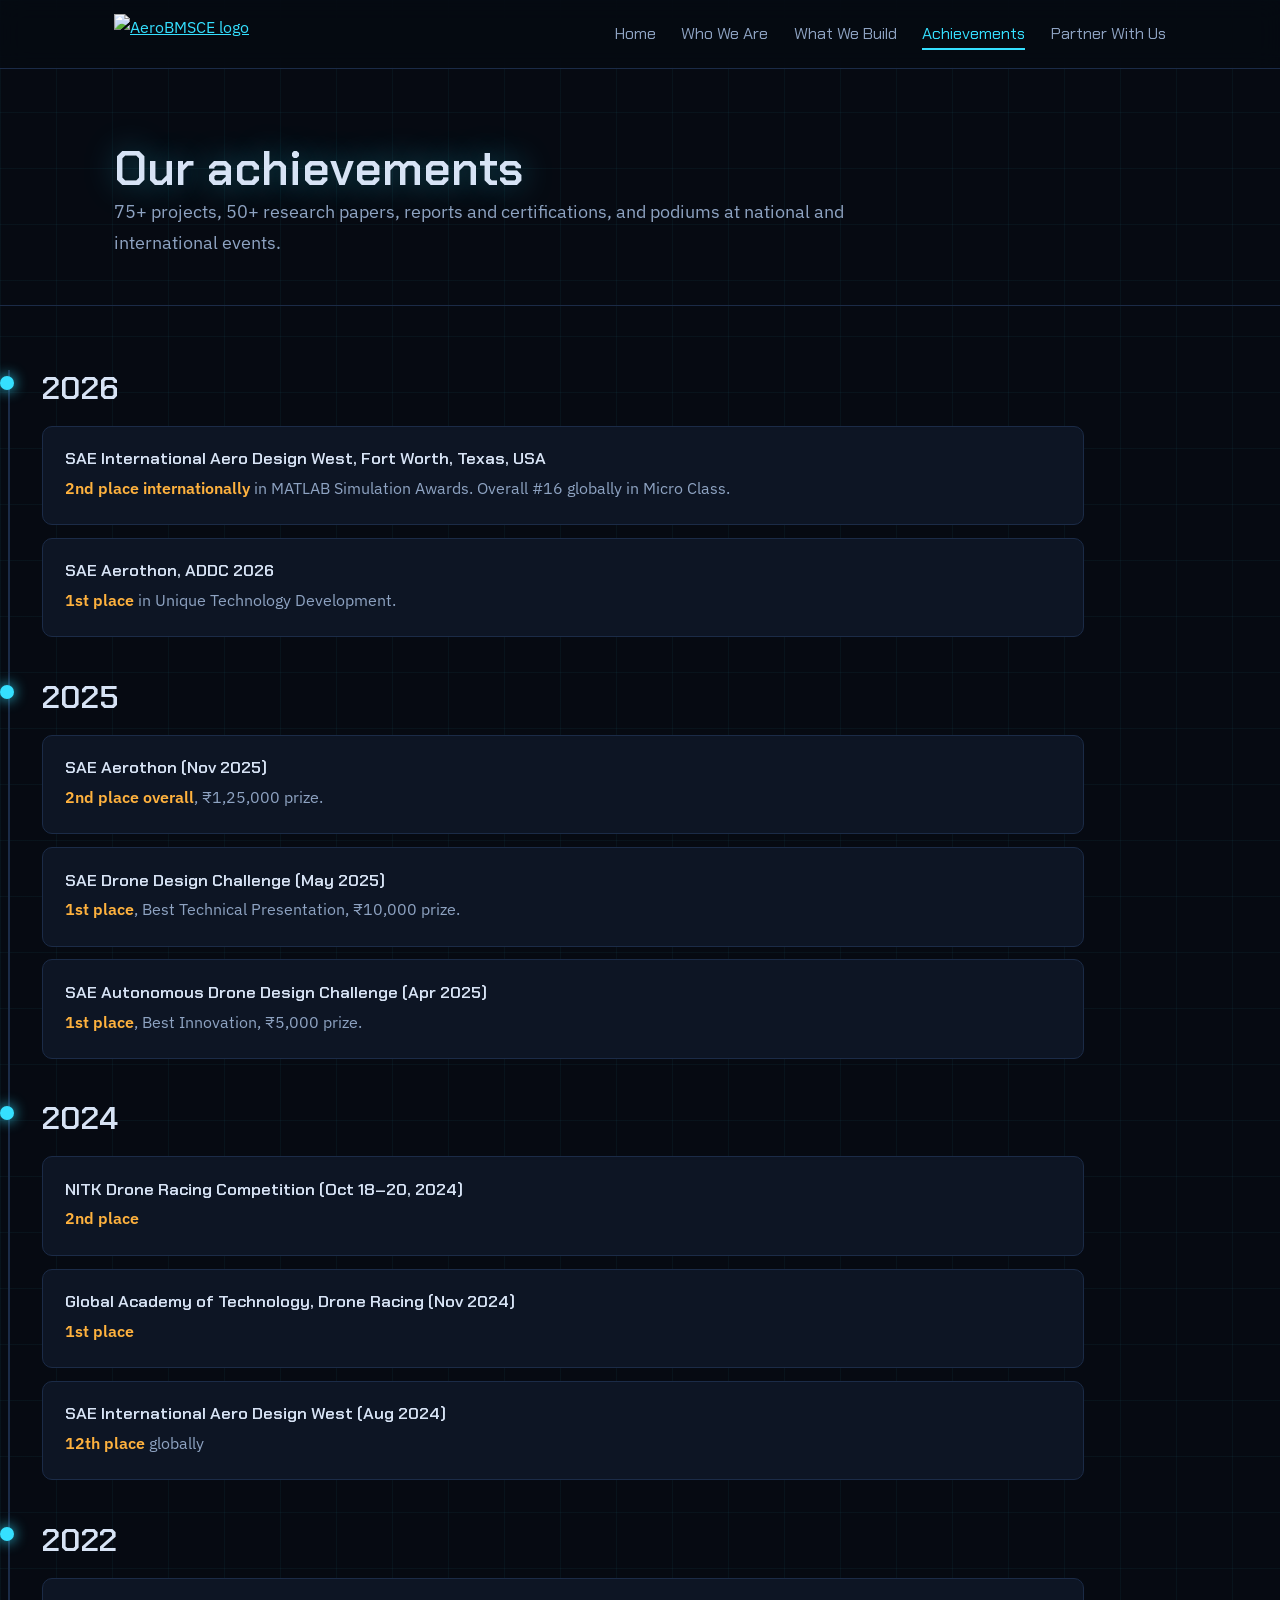
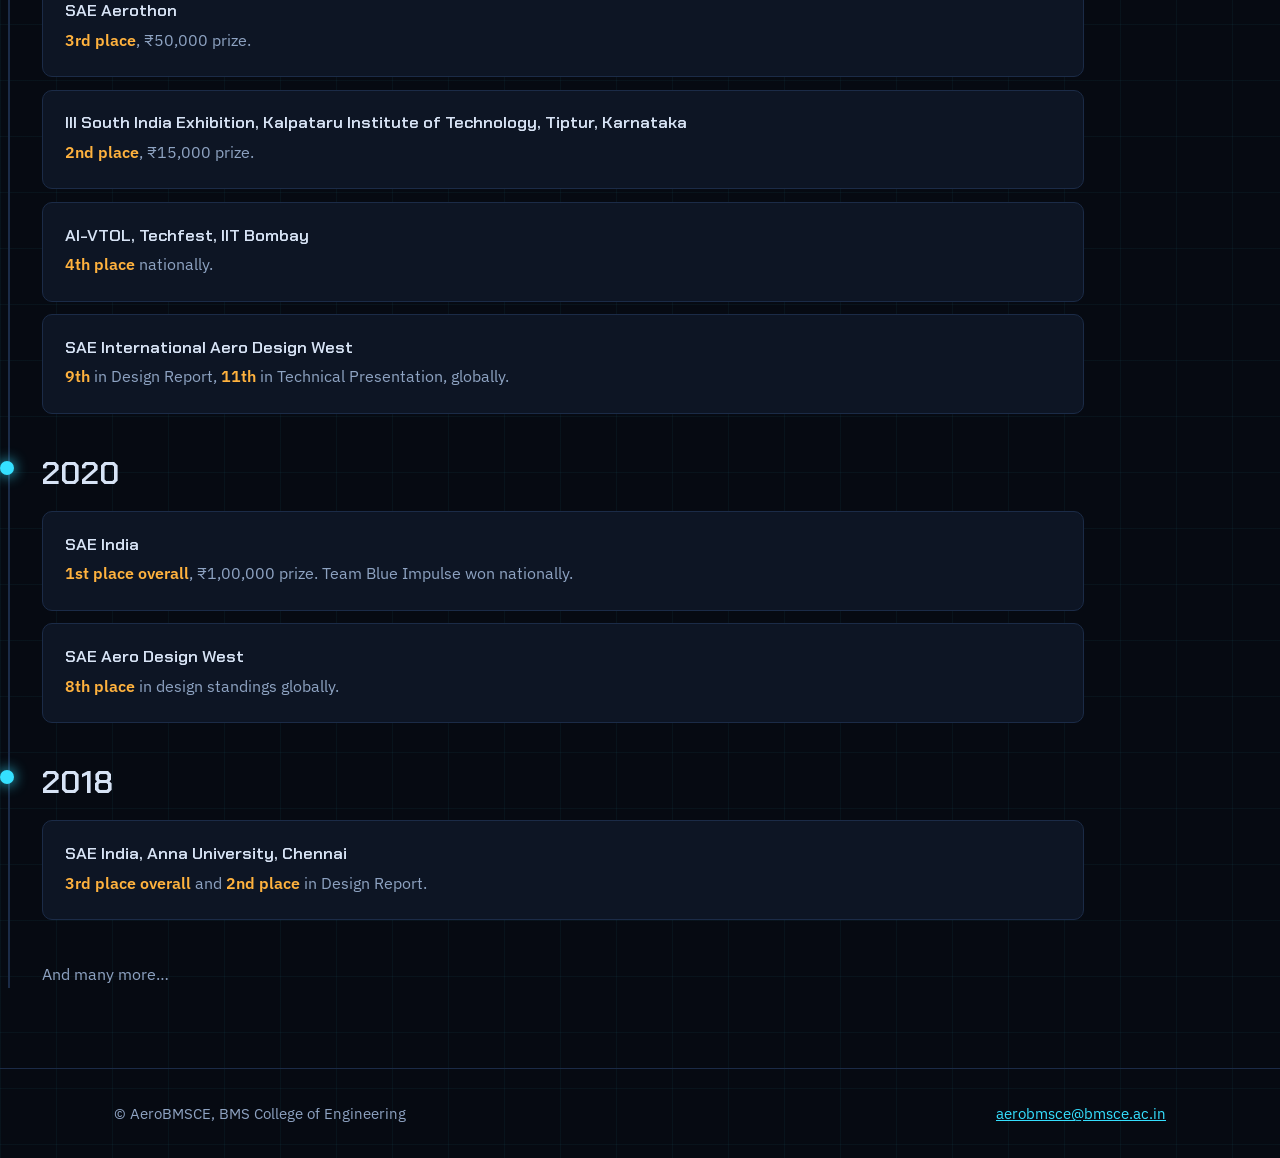
==== achievements.html @ b9c97d38 "Fixed website" ====
<!DOCTYPE html>
<html lang="en">
<head>
<meta charset="UTF-8">
<meta name="viewport" content="width=device-width, initial-scale=1">
<title>Achievements | AeroBMSCE</title>
<link rel="preconnect" href="https://fonts.googleapis.com">
<link href="https://fonts.googleapis.com/css2?family=Chakra+Petch:wght@500;600&family=IBM+Plex+Sans:wght@400;500&display=swap" rel="stylesheet">
<link rel="stylesheet" href="style.css">
</head>
<body>
<header class="bar"><div class="wrap">
  <a href="index.html"><img src="images/header-logo.png" alt="AeroBMSCE logo"></a>
  <nav><a href="index.html">Home</a><a href="who-we-are.html">Who We Are</a><a href="what-we-build.html">What We Build</a><a href="achievements.html" class="on">Achievements</a><a href="partner.html">Partner With Us</a></nav>
</div></header>

<div class="head"><div class="wrap"><h1 style="font-size:3rem">Our achievements</h1>
<p>75+ projects, 50+ research papers, reports and certifications, and podiums at national and international events.</p></div></div>
<section><div class="wrap tl">
  <div class="season reveal"><h2>2026</h2>
    <div class="card"><h3>SAE International Aero Design West, Fort Worth, Texas, USA</h3><p><b>2nd place internationally</b> in MATLAB Simulation Awards. Overall #16 globally in Micro Class.</p></div>
    <div class="card"><h3>SAE Aerothon, ADDC 2026</h3><p><b>1st place</b> in Unique Technology Development.</p></div></div>
  <div class="season reveal"><h2>2025</h2>
    <div class="card"><h3>SAE Aerothon (Nov 2025)</h3><p><b>2nd place overall</b>, &#8377;1,25,000 prize.</p></div>
    <div class="card"><h3>SAE Drone Design Challenge (May 2025)</h3><p><b>1st place</b>, Best Technical Presentation, &#8377;10,000 prize.</p></div>
    <div class="card"><h3>SAE Autonomous Drone Design Challenge (Apr 2025)</h3><p><b>1st place</b>, Best Innovation, &#8377;5,000 prize.</p></div></div>
  <div class="season reveal"><h2>2024</h2>
    <div class="card"><h3>NITK Drone Racing Competition (Oct 18&ndash;20, 2024)</h3><p><b>2nd place</b></p></div>
    <div class="card"><h3>Global Academy of Technology, Drone Racing (Nov 2024)</h3><p><b>1st place</b></p></div>
    <div class="card"><h3>SAE International Aero Design West (Aug 2024)</h3><p><b>12th place</b> globally</p></div></div>
  <div class="season reveal"><h2>2022</h2>
    <div class="card"><h3>SAE Aerothon</h3><p><b>3rd place</b>, &#8377;50,000 prize.</p></div>
    <div class="card"><h3>III South India Exhibition, Kalpataru Institute of Technology, Tiptur, Karnataka</h3><p><b>2nd place</b>, &#8377;15,000 prize.</p></div>
    <div class="card"><h3>AI-VTOL, Techfest, IIT Bombay</h3><p><b>4th place</b> nationally.</p></div>
    <div class="card"><h3>SAE International Aero Design West</h3><p><b>9th</b> in Design Report, <b>11th</b> in Technical Presentation, globally.</p></div></div>
  <div class="season reveal"><h2>2020</h2>
    <div class="card"><h3>SAE India</h3><p><b>1st place overall</b>, &#8377;1,00,000 prize. Team Blue Impulse won nationally.</p></div>
    <div class="card"><h3>SAE Aero Design West</h3><p><b>8th place</b> in design standings globally.</p></div></div>
  <div class="season reveal"><h2>2018</h2>
    <div class="card"><h3>SAE India, Anna University, Chennai</h3><p><b>3rd place overall</b> and <b>2nd place</b> in Design Report.</p></div></div>
  <p style="color:var(--dim)">And many more&hellip;</p>
</div></section>
<footer><div class="wrap">
  <span>&copy; AeroBMSCE, BMS College of Engineering</span>
  <a href="mailto:aerobmsce@bmsce.ac.in">aerobmsce@bmsce.ac.in</a>
</div></footer>
<script src="script.js"></script>
</body>
</html>
---- style.css ----
:root{--bg:#060a12;--panel:#0d1524;--line:#1b2b47;--text:#d7e3f5;--dim:#8ea3c2;--cyan:#35e0ff;--amber:#ffb23e;--r:10px;--head:"Chakra Petch",sans-serif;--body:"IBM Plex Sans",sans-serif}
*{box-sizing:border-box;margin:0}
html{scroll-behavior:smooth}
body{background:var(--bg);color:var(--text);font:400 1.02rem/1.65 var(--body);
  background-image:linear-gradient(rgba(53,224,255,.045) 1px,transparent 1px),linear-gradient(90deg,rgba(53,224,255,.045) 1px,transparent 1px);background-size:56px 56px}
img{max-width:100%;height:auto;display:block}
a{color:var(--cyan)}
h1,h2,h3{font-family:var(--head);font-weight:600;line-height:1.15}
h1{font-size:clamp(2.6rem,7vw,5rem);text-shadow:0 0 32px rgba(53,224,255,.4)}
h2{font-size:2rem;margin-bottom:1.2rem}
h3{font-size:1.2rem;margin-bottom:.4rem}
p{max-width:70ch;margin-bottom:1rem}
ul{padding-left:1.2rem}li{margin-bottom:.4rem}li::marker{color:var(--cyan)}
.wrap{max-width:1100px;margin:0 auto;padding:0 1.5rem}
section{padding:4rem 0}
:focus-visible{outline:2px solid var(--amber);outline-offset:3px}

/* Navbar */
.bar{position:sticky;top:0;z-index:10;background:rgba(6,10,18,.8);backdrop-filter:blur(12px);border-bottom:1px solid var(--line)}
.bar .wrap{display:flex;align-items:center;justify-content:space-between;height:68px}
.bar img{height:40px}
.bar nav a{color:var(--dim);text-decoration:none;margin-left:1.6rem;font-family:var(--head);padding-bottom:4px;transition:color .2s}
.bar nav a:hover,.bar nav a.on{color:var(--cyan)}
.bar nav a.on{border-bottom:2px solid var(--cyan)}

/* Hero (home) and page headers */
.hero{position:relative;min-height:82vh;display:flex;align-items:center;overflow:hidden;border-bottom:1px solid var(--line)}
#net{position:absolute;inset:0;width:100%;height:100%}
.hero .wrap{position:relative;display:grid;grid-template-columns:1.1fr .9fr;gap:3rem;align-items:center}
.hero img{border:1px solid var(--line);border-radius:var(--r);box-shadow:0 0 60px rgba(53,224,255,.15)}
.tag{color:var(--amber);font:600 1.15rem var(--head);margin:.8rem 0 1rem}
.head{padding:4.5rem 0 2rem;border-bottom:1px solid var(--line)}
.head p{color:var(--dim);font-size:1.15rem}

/* Buttons */
.btn{display:inline-block;padding:.75rem 1.5rem;border:1px solid var(--cyan);border-radius:var(--r);color:var(--cyan);font-family:var(--head);text-decoration:none;margin:.5rem .8rem 0 0;transition:box-shadow .2s}
.btn.fill{background:var(--cyan);color:#021018}
.btn:hover{box-shadow:0 0 22px rgba(53,224,255,.55)}

/* Cards with a cursor-following spotlight (position set in script.js) */
.grid{display:grid;gap:1.2rem}
.g2{grid-template-columns:repeat(2,1fr)}.g3{grid-template-columns:repeat(3,1fr)}.g4{grid-template-columns:repeat(4,1fr)}
.card{position:relative;overflow:hidden;background:var(--panel);border:1px solid var(--line);border-radius:var(--r);padding:1.4rem}
.card::before{content:"";position:absolute;inset:0;pointer-events:none;opacity:0;transition:opacity .3s;
  background:radial-gradient(260px circle at var(--mx,50%) var(--my,50%),rgba(53,224,255,.16),transparent 70%)}
.card:hover::before{opacity:1}
a.card{color:inherit;text-decoration:none}
a.card h3{color:var(--cyan)}
.card p{color:var(--dim);margin:0}
.card ul{color:var(--dim);font-size:.95rem}
.card img.icon{height:56px;margin-bottom:.8rem}

/* Stats */
.stat b{display:block;font:600 2.8rem var(--head);color:var(--cyan)}
.stat span{color:var(--dim)}

/* Photos */
.photos img{width:100%;height:220px;object-fit:cover;border:1px solid var(--line);border-radius:var(--r)}

/* Achievements timeline */
.tl{border-left:2px solid var(--line);margin-left:.5rem;padding-left:2rem}
.season{position:relative;margin-bottom:2.6rem}
.season::before{content:"";position:absolute;left:-2.6rem;top:.35rem;width:14px;height:14px;border-radius:50%;background:var(--cyan);box-shadow:0 0 14px var(--cyan)}
.season .card{margin-bottom:.8rem}
.season .card h3{font-size:1.05rem;color:var(--text)}
.season .card b{color:var(--amber);font-weight:600}
.reveal{opacity:0;transform:translateY(18px);transition:opacity .6s,transform .6s}
.reveal.in{opacity:1;transform:none}

/* Partner logos */
.logos{display:flex;flex-wrap:wrap;gap:1rem;margin-bottom:1.5rem}
.logos img{height:48px;padding:.5rem .9rem;background:#e8f0fb;border-radius:8px}

footer{border-top:1px solid var(--line);padding:2rem 0;color:var(--dim);font-size:.95rem}
footer .wrap{display:flex;justify-content:space-between;flex-wrap:wrap;gap:1rem}

@media(max-width:850px){.hero .wrap,.g2,.g3,.g4{grid-template-columns:1fr}.bar nav a{margin-left:.9rem;font-size:.9rem}}
@media(prefers-reduced-motion:reduce){*{transition:none!important;scroll-behavior:auto}.reveal{opacity:1;transform:none}}
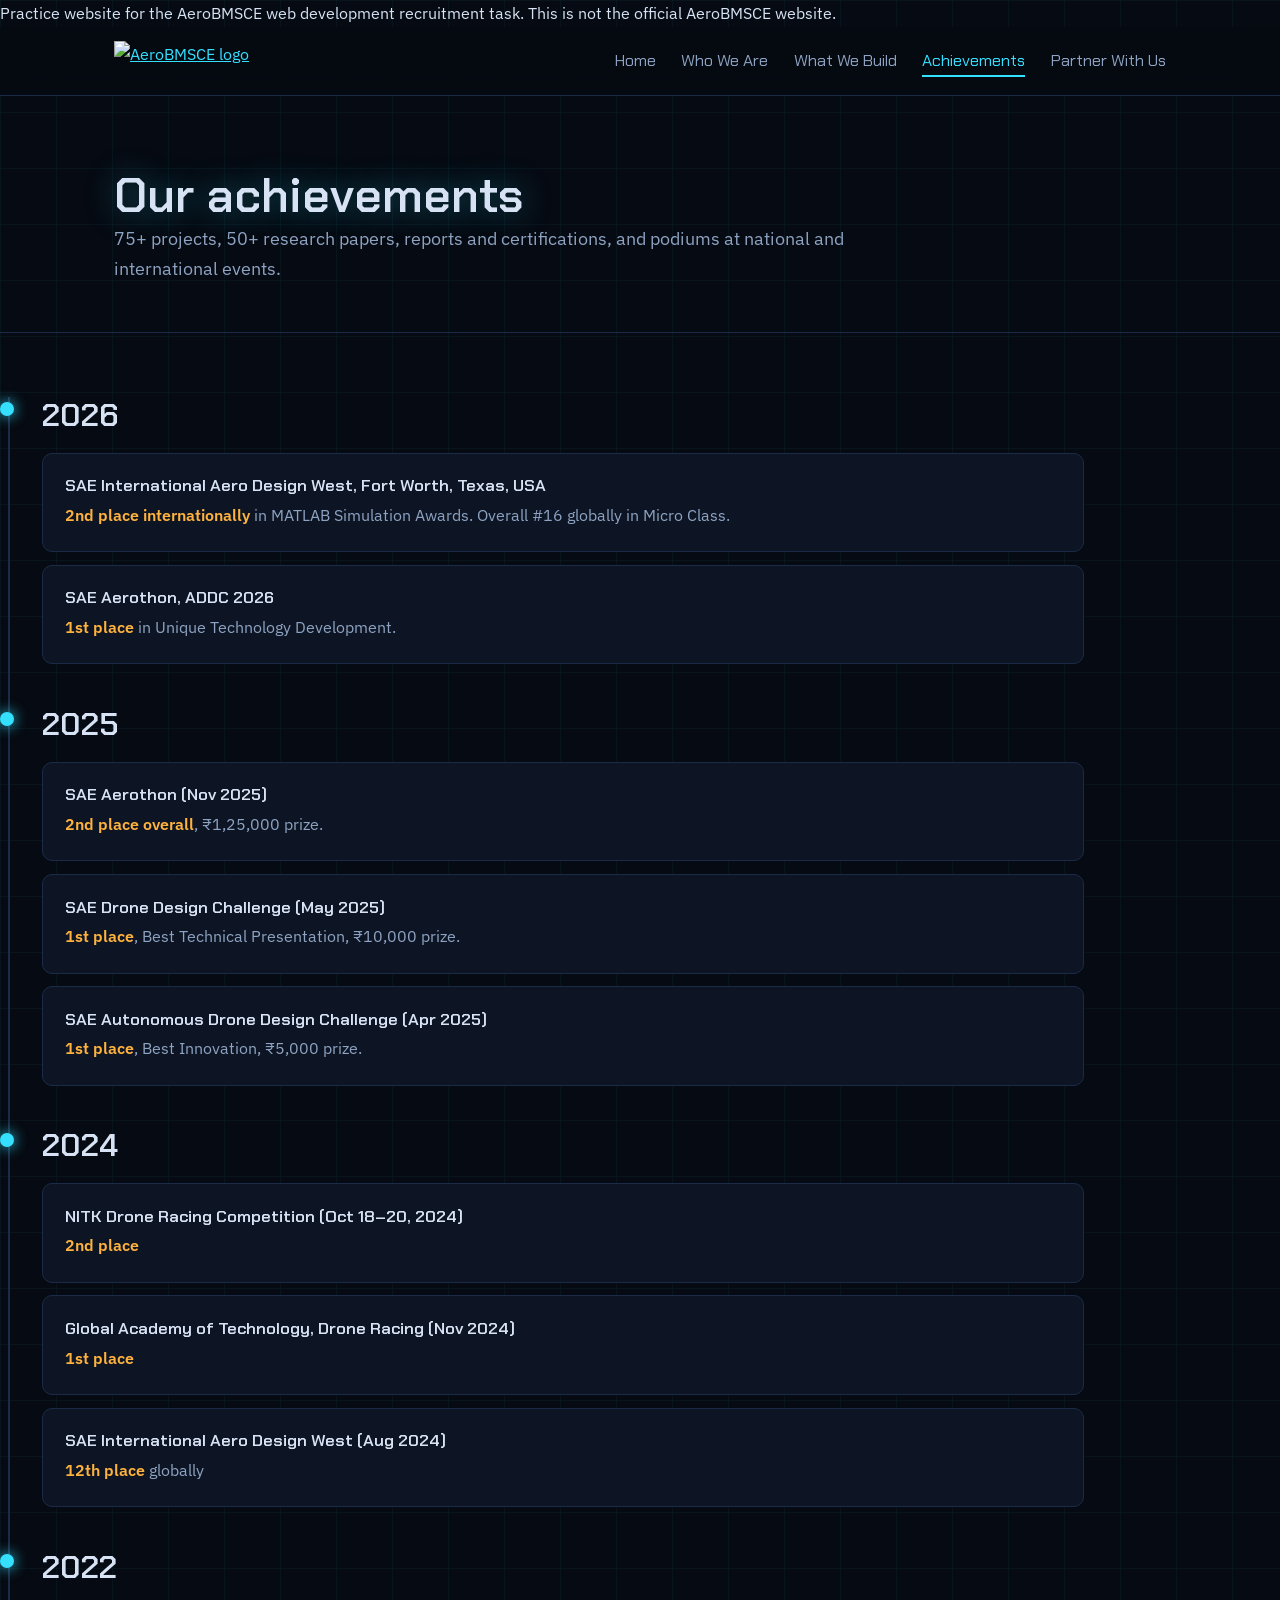
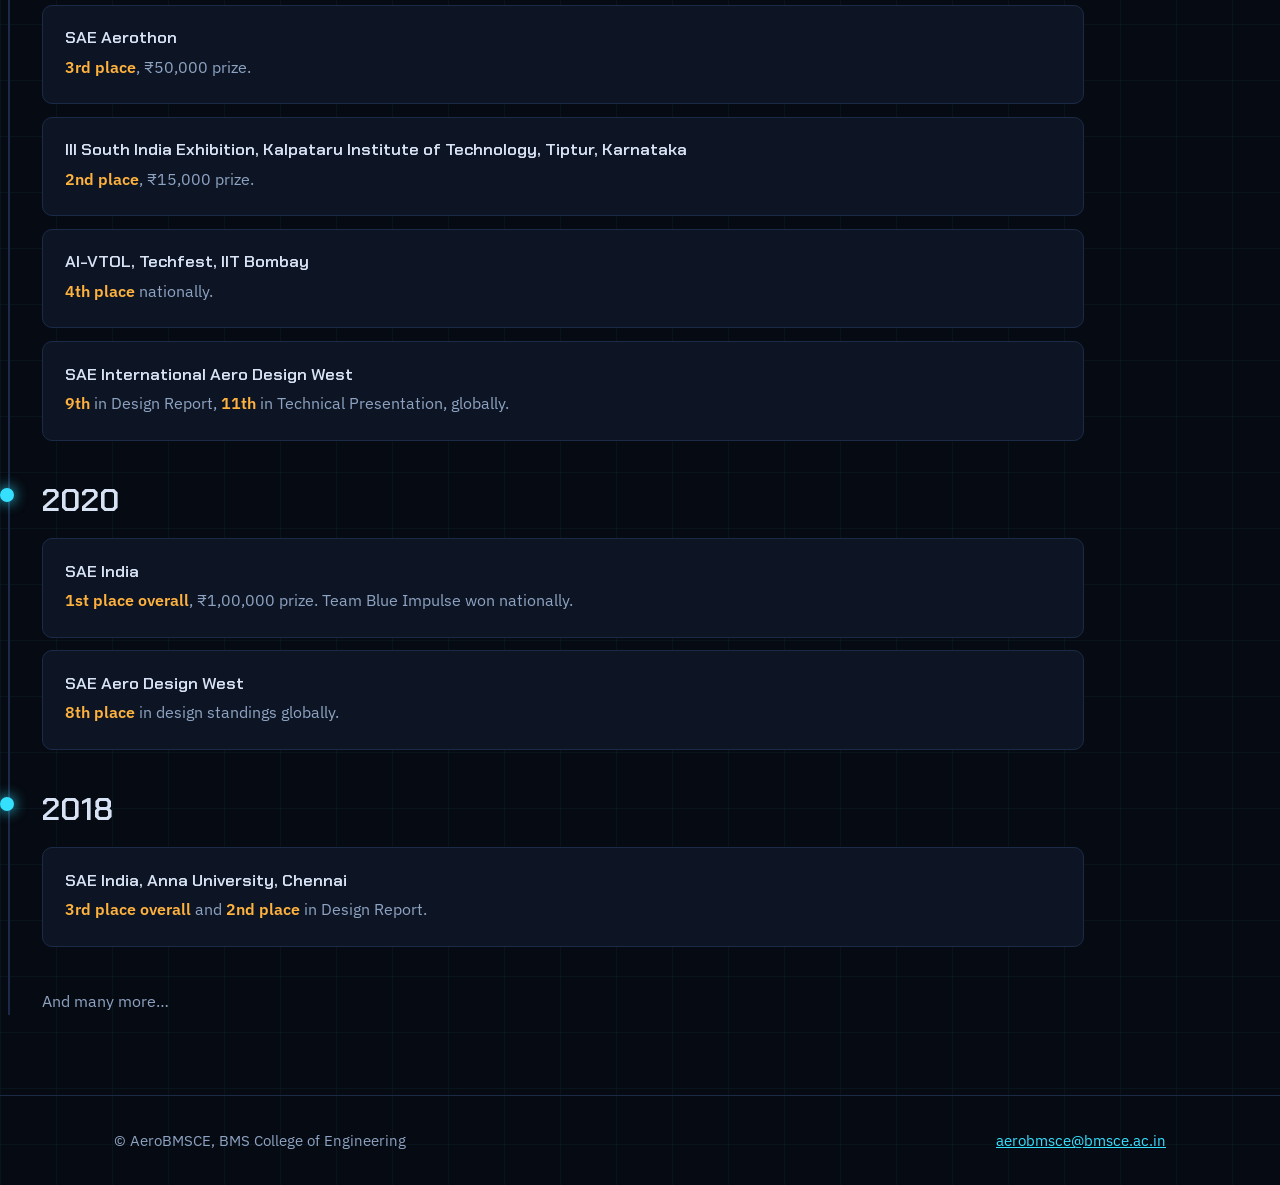
==== commit e0164df5: "Update achievements.html" ====
--- a/achievements.html
+++ b/achievements.html
@@ -9,6 +9,7 @@
 <link rel="stylesheet" href="style.css">
 </head>
 <body>
+<div class="notice">Practice website for the AeroBMSCE web development recruitment task. This is not the official AeroBMSCE website.</div>
 <header class="bar"><div class="wrap">
   <a href="index.html"><img src="images/header-logo.png" alt="AeroBMSCE logo"></a>
   <nav><a href="index.html">Home</a><a href="who-we-are.html">Who We Are</a><a href="what-we-build.html">What We Build</a><a href="achievements.html" class="on">Achievements</a><a href="partner.html">Partner With Us</a></nav>
@@ -47,4 +48,4 @@
 <script src="script.js"></script>
 </body>
 </html>
- + 
